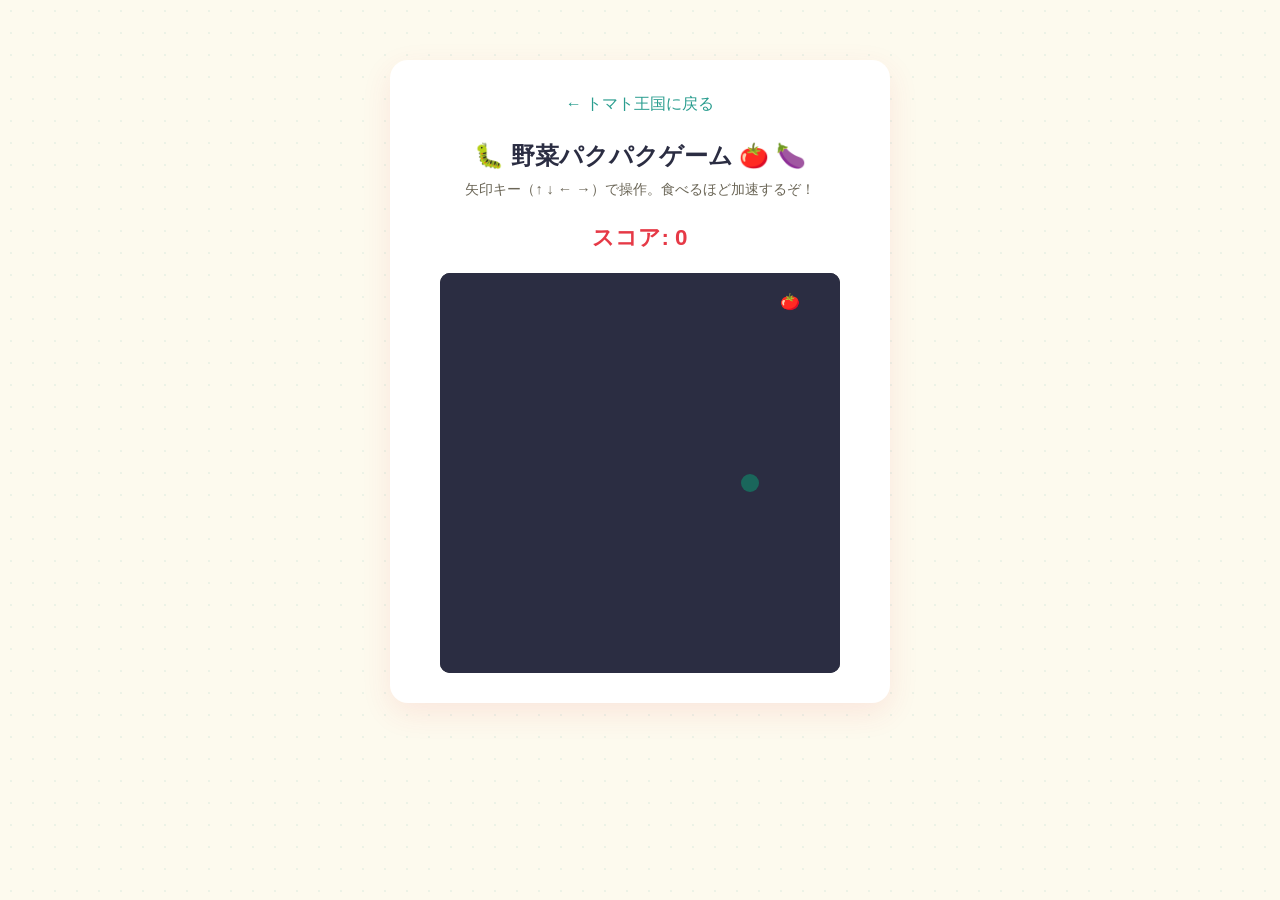
==== game.html @ 147c766b "Update game.html" ====
<!DOCTYPE html>
<html lang="ja">
<head>
    <meta charset="UTF-8">
    <meta name="viewport" content="width=device-width, initial-scale=1.0">
    <title>野菜パクパクゲーム 🍅 🍆</title>
    <link rel="stylesheet" href="style.css">
    <style>
        /* ゲーム画面専用の追加レイアウト */
        .game-page-container {
            max-width: 500px;
            margin: 40px auto;
            text-align: center;
            background: var(--card-bg);
            padding: 30px;
            border-radius: var(--radius);
            box-shadow: var(--shadow);
        }
        .game-instruction {
            font-size: 0.9rem;
            color: #6b6657;
            margin-bottom: 15px;
        }
        .score-board {
            font-size: 1.4rem;
            font-weight: bold;
            color: var(--primary-color);
            margin-bottom: 15px;
        }
        .canvas-wrapper {
            position: relative;
            width: 400px;
            height: 400px;
            margin: 0 auto;
        }
        #gameCanvas {
            background: #2b2d42;
            border-radius: 10px;
            display: block;
            box-shadow: inset 0 0 20px rgba(0,0,0,0.5);
        }
        .game-over-screen {
            display: none;
            position: absolute;
            top: 0; left: 0; width: 100%; height: 100%;
            background: rgba(43, 45, 66, 0.9);
            border-radius: 10px;
            color: #fff;
            flex-direction: column;
            justify-content: center;
            align-items: center;
            gap: 15px;
        }
        .game-over-screen h3 {
            font-size: 2rem;
            color: var(--primary-color);
        }
    </style>
</head>
<body>

    <div class="game-page-container">
        <a href="index.html" class="back-link" style="margin-left: 0; display: inline-block; margin-bottom: 15px;">← トマト王国に戻る</a>
        
        <h2>🐛 野菜パクパクゲーム 🍅 🍆</h2>
        <p class="game-instruction">矢印キー（↑ ↓ ← →）で操作。食べるほど加速するぞ！</p>
        
        <div class="score-board">
            スコア: <span id="game-score">0</span>
        </div>
        
        <div class="canvas-wrapper">
            <canvas id="gameCanvas" width="400" height="400"></canvas>
            
            <div id="game-over-screen" class="game-over-screen">
                <h3>ゲームオーバー！</h3>
                <p>スコア: <span id="final-score">0</span></p>
                <button id="restart-game-btn" class="btn">もう一度遊ぶ</button>
            </div>
        </div>
    </div>

    <script>
        const canvas = document.getElementById('gameCanvas');
        const ctx = canvas.getContext('2d');
        const scoreEl = document.getElementById('game-score');
        const finalScoreEl = document.getElementById('final-score');
        const gameOverScreen = document.getElementById('game-over-screen');
        const restartBtn = document.getElementById('restart-game-btn');

        const gridSize = 20;
        const tileCount = canvas.width / gridSize;

        let snake, dx, dy, food, score, isGameOver;
        let currentSpeed; // 現在の速度（ミリ秒）
        let gameTimeoutId; // setTimeoutを管理するID

        const START_SPEED = 250; // 【最初のおおらかな速度（0.25秒に1マス移動）】
        const MAX_SPEED = 60;    // 【最高速度の限界（これ以上は早くならない）】
        const SPEED_UP_STEP = 10.5; // 【野菜を1個食べるごとに15ミリ秒スピードアップ】

        const emojis = ['🍅', '🍆', '🍅', '🍆'];

        function initGame() {
            snake = [{x: 10, y: 10}];
            dx = 1; dy = 0;
            score = 0;
            currentSpeed = START_SPEED; // 初速をセット
            isGameOver = false;
            scoreEl.innerText = score;
            gameOverScreen.style.display = 'none';
            spawnFood();
            
            if(gameTimeoutId) clearTimeout(gameTimeoutId);
            gameLoop(); // ループ開始
        }

        function spawnFood() {
            food = {
                x: Math.floor(Math.random() * tileCount),
                y: Math.floor(Math.random() * tileCount),
                type: emojis[Math.floor(Math.random() * emojis.length)]
            };
            snake.forEach(part => {
                if(part.x === food.x && part.y === food.y) spawnFood();
            });
        }

        // 食べるごとに速度が変化するため、setIntervalからsetTimeoutのループに変更
        function gameLoop() {
            if (isGameOver) return;

            updateGame();
            
            // 次のフレームまでの時間を「currentSpeed」でコントロール
            gameTimeoutId = setTimeout(gameLoop, currentSpeed);
        }

        function updateGame() {
            const head = {x: snake[0].x + dx, y: snake[0].y + dy};

            if (head.x < 0 || head.x >= tileCount || head.y < 0 || head.y >= tileCount || checkSelfCollision(head)) {
                endGame();
                return;
            }

            snake.unshift(head);

            if (head.x === food.x && head.y === food.y) {
                score += 10;
                scoreEl.innerText = score;
                
                // 【ここがポイント：野菜を食べたらスピードを上げる（時間を縮める）】
                if (currentSpeed > MAX_SPEED) {
                    currentSpeed -= SPEED_UP_STEP;
                }
                
                spawnFood();
            } else {
                snake.pop();
            }

            drawGrid();
        }

        function checkSelfCollision(head) {
            return snake.some((part, index) => index !== 0 && part.x === head.x && part.y === head.y);
        }

        function drawGrid() {
            ctx.fillStyle = '#2b2d42';
            ctx.fillRect(0, 0, canvas.width, canvas.height);

            // エサ
            ctx.font = "16px Arial";
            ctx.textAlign = "center";
            ctx.textBaseline = "middle";
            ctx.fillText(food.type, food.x * gridSize + gridSize/2, food.y * gridSize + gridSize/2);

            // ミミズ
            snake.forEach((part, index) => {
                ctx.fillStyle = index === 0 ? '#1a665b' : '#2a9d8f';
                ctx.beginPath();
                ctx.arc(part.x * gridSize + gridSize/2, part.y * gridSize + gridSize/2, gridSize/2 - 1, 0, Math.PI * 2);
                ctx.fill();
            });
        }

        function endGame() {
            isGameOver = true;
            clearTimeout(gameTimeoutId);
            finalScoreEl.innerText = score;
            gameOverScreen.style.display = 'flex';
        }

        window.addEventListener('keydown', e => {
            if (['ArrowUp','ArrowDown','ArrowLeft','ArrowRight'].includes(e.key)) {
                e.preventDefault();
            }
            switch(e.key) {
                case 'ArrowUp':    if (dy === 0) { dx = 0; dy = -1; } break;
                case 'ArrowDown':  if (dy === 0) { dx = 0; dy = 1; } break;
                case 'ArrowLeft':  if (dx === 0) { dx = -1; dy = 0; } break;
                case 'ArrowRight': if (dx === 0) { dx = 1; dy = 0; } break;
            }
        });

        restartBtn.addEventListener('click', initGame);
        
        // ページを開いた瞬間にゲームを開始
        initGame();
    </script>
</body>
</html>
---- style.css ----
/* =========================================================
   1. テーマカラーの設定（トマト色・一括管理）
   ========================================================= */
:root {
    --primary-color: #e63946;    /* トマトの鮮やかな赤 */
    --accent-color: #2a9d8f;     /* ヘタの新鮮な緑 */
    --bg-color: #fdfaee;         /* 優しいクリーム色の背景 */
    --text-color: #2b2d42;       /* 読みやすい濃いグレー */
    --card-bg: #ffffff;          /* カードの白 */
    --radius: 18px;              /* 角の丸み */
    --shadow: 0 10px 30px rgba(230, 57, 70, 0.1); /* トマト色に合わせた柔らかい影 */
}

/* =========================================================
   2. 全体・ベースの設定
   ========================================================= */
* {
    margin: 0;
    padding: 0;
    box-sizing: border-box;
}

body {
    font-family: "Zen Maru Gothic", 'Helvetica Neue', Arial, sans-serif;
    background-color: var(--bg-color);
    color: var(--text-color);
    line-height: 1.8;
    padding: 20px;
    /* 背景にうっすら緑のドット模様（トマト畑のイメージ） */
    background-image: radial-gradient(rgba(42, 157, 143, 0.08) 1px, transparent 1px);
    background-size: 22px 22px;
}

img {
    max-width: 100%;
    display: block;
}

a {
    color: var(--accent-color);
}

/* 中身を中央にそろえる共通の箱 */
.container {
    max-width: 960px;
    margin: 0 auto;
    padding: 0 20px;
}

.center-text {
    text-align: center;
}

/* =========================================================
   3. ヘッダー（全ページ共通の上の帯）
   ========================================================= */
.site-header {
    background-color: var(--primary-color); /* ヘッダーをトマトの赤に */
    color: #fff;
    padding: 16px 24px;
    text-align: center;
    border-radius: var(--radius);
    margin-bottom: 20px;
    box-shadow: var(--shadow);
}

.site-header .farm-name {
    font-size: 1.4rem;
    font-weight: 700;
    letter-spacing: 0.05em;
}

.site-header .farm-sub {
    font-size: 0.9rem;
    opacity: 0.9;
}

/* =========================================================
   4. トップページの「ヒーロー」（一番上の大きな写真）
   ========================================================= */
.hero {
    position: relative;
    margin: 24px auto;
    max-width: 660px;
    border-radius: var(--radius);
    overflow: hidden;
    box-shadow: var(--shadow);
}

.hero img {
    width: 100%;
    height: 320px;
    object-fit: cover;
    transition: transform 0.5s ease;
}

/* ヒーロー画像も少しだけ動くと楽しい */
.hero:hover img {
    transform: scale(1.03);
}

.hero .hero-text {
    position: absolute;
    left: 28px;
    bottom: 24px;
    color: #fff;
    text-shadow: 0 2px 8px rgba(0, 0, 0, 0.5);
    z-index: 2;
}

.hero .hero-text h1 {
    font-size: 2rem;
}

/* 画像の上にうっすら黒い影を敷いて文字を読みやすくする */
.hero::after {
    content: '';
    position: absolute;
    top: 0; left: 0; width: 100%; height: 100%;
    background: linear-gradient(to top, rgba(0,0,0,0.5) 0%, transparent 60%);
    pointer-events: none;
}

/* =========================================================
   5. セクションの見出し
   ========================================================= */
.section-title {
    text-align: center;
    color: var(--text-color);
    font-size: 1.6rem;
    margin: 40px 0 8px;
}

.section-title::after {
    content: "";
    display: block;
    width: 56px;
    height: 4px;
    background: var(--primary-color); /* 下線をトマトの赤に */
    border-radius: 2px;
    margin: 10px auto 0;
}

.lead {
    text-align: center;
    color: #6b6657;
    margin-bottom: 24px;
}

/* =========================================================
   6. トップページの商品カード（クリックで各ページへ）
   ========================================================= */
.card-grid {
    display: grid;
    grid-template-columns: repeat(auto-fill, minmax(240px, 1fr));
    gap: 22px;
    margin: 20px 0 60px;
}

.card {
    background: var(--card-bg);
    border-radius: var(--radius);
    overflow: hidden;
    box-shadow: var(--shadow);
    text-decoration: none;
    color: var(--text-color);
    transition: transform 0.2s ease, box-shadow 0.2s ease;
    display: flex;
    flex-direction: column; /* 高さを揃えるための設定 */
}

.card:hover {
    transform: translateY(-6px);            /* マウスを乗せると少し浮く */
    box-shadow: 0 16px 36px rgba(230, 57, 70, 0.2); /* ホバー時はトマト色の影に */
}

.card img {
    width: 100%;
    height: 180px;
    object-fit: cover;
    transition: transform 0.3s ease;
}

.card:hover img {
    transform: scale(1.05);                 /* マウスホバーで画像が少し拡大 */
}

.card .card-body {
    padding: 14px 18px 20px;
    flex-grow: 1;                           /* 中身が短くてもカードの下まで引き伸ばす */
}

.card .card-body h3 {
    color: var(--accent-color);             /* ヘタの新鮮な緑 */
    font-size: 1.2rem;
    margin-bottom: 6px;
}

.card .card-body p {
    font-size: 0.92rem;
    color: #6b6657;
}

.card .tag {
    display: inline-block;
    background: var(--primary-color);       /* トマトの赤 */
    color: #fff;
    font-size: 0.75rem;
    padding: 2px 10px;
    border-radius: 999px;
    margin-bottom: 6px;
}

/* =========================================================
   7. 商品ページ（tomato.html など 1作物のページ）
   ========================================================= */
.product {
    background: var(--card-bg);
    max-width: 760px;
    margin: 30px auto 50px;
    border-radius: var(--radius);
    overflow: hidden;
    box-shadow: var(--shadow);
}

.product .product-photo {
    width: 100%;
    height: 360px;
    object-fit: cover;
}

.product .product-body {
    padding: 28px 30px 36px;
}

.product .catch {
    color: var(--primary-color);           /* トマトの赤 */
    font-weight: 700;
    font-size: 1.1rem;
}

.product h1 {
    color: var(--text-color);
    font-size: 2rem;
    margin: 4px 0 18px;
}

/* 「だれに / おすすめの食べ方」などの小見出し */
.product h2 {
    color: var(--text-color);
    font-size: 1.2rem;
    border-left: 6px solid var(--primary-color); /* 左側の縦線をトマトの赤に */
    padding-left: 12px;
    margin: 26px 0 8px;
}

.back-link {
    display: inline-block;
    margin: 0 0 30px 20px;
    color: var(--accent-color);             /* ヘタの緑 */
    text-decoration: none;
    font-weight: 500;
}

.back-link:hover {
    text-decoration: underline;
}

/* =========================================================
   8. フッター（全ページ共通の下の帯）
   ========================================================= */
.site-footer {
    background: var(--text-color);          /* 濃いグレー */
    color: #fff;
    text-align: center;
    padding: 22px;
    font-size: 0.85rem;
    margin-top: 40px;
    border-radius: var(--radius);
}

/* =========================================================
   9. スマホ向けの調整
   ========================================================= */
@media (max-width: 600px) {
    body {
        padding: 10px;
    }
    .hero img { 
        height: 220px; 
    }
    .hero .hero-text h1 { 
        font-size: 1.4rem; 
    }
    .product .product-photo { 
        height: 240px; 
    }
    .product .product-body {
        padding: 20px 16px 24px;            /* 画面が狭いときは余白を詰めて読みやすく */
    }
}
/* =========================================================
   トマトとナスが降るアニメーションの設定
   ========================================================= */
@keyframes fall {
    0% {
        top: -50px;
        opacity: 0;
    }
    10% {
        opacity: 1; /* 画面に入ったらパッと見えるように */
    }
    100% {
        top: 105vh; /* 画面の一番下まで落ちる */
    }
}

@keyframes spin {
    0% {
        transform: rotate(0deg);
    }
    100% {
        transform: rotate(360deg); /* 1周くるくる回る */
    }
}
/* =========================================================
   ミミズゲームのポップアップデザイン
   ========================================================= */
.game-overlay {
    display: none; /* 最初は隠しておく */
    position: fixed;
    top: 0; left: 0; width: 100%; height: 100%;
    background: rgba(0, 0, 0, 0.7);
    z-index: 10000; /* 野菜が降るコード(9999)より手前に表示 */
    justify-content: center;
    align-items: center;
}

.game-modal {
    background: var(--bg-color);
    padding: 30px;
    border-radius: var(--radius);
    box-shadow: 0 20px 50px rgba(0,0,0,0.3);
    text-align: center;
    position: relative;
    max-width: 460px;
    width: 90%;
}

.close-btn {
    position: absolute;
    top: 10px; right: 15px;
    background: none; border: none;
    font-size: 2rem; color: var(--text-color);
    cursor: pointer;
}

.game-instruction {
    font-size: 0.85rem; color: #6b6657; margin-bottom: 10px;
}

.score-board {
    font-size: 1.2rem; font-weight: bold; color: var(--primary-color); margin-bottom: 15px;
}

.canvas-wrapper {
    position: relative;
    width: 400px; height: 400px;
    margin: 0 auto;
    max-width: 100%;
}

#gameCanvas {
    background: #2b2d42; /* ゲーム画面の背景（濃いグレー） */
    border-radius: 10px;
    display: block;
    max-width: 100%;
    box-shadow: inset 0 0 20px rgba(0,0,0,0.5);
}

.game-over-screen {
    display: none;
    position: absolute;
    top: 0; left: 0; width: 100%; height: 100%;
    background: rgba(43, 45, 66, 0.85);
    border-radius: 10px;
    color: #fff;
    flex-direction: column;
    justify-content: center;
    align-items: center;
    gap: 15px;
}

.game-over-screen h3 { font-size: 2rem; color: var(--primary-color); }
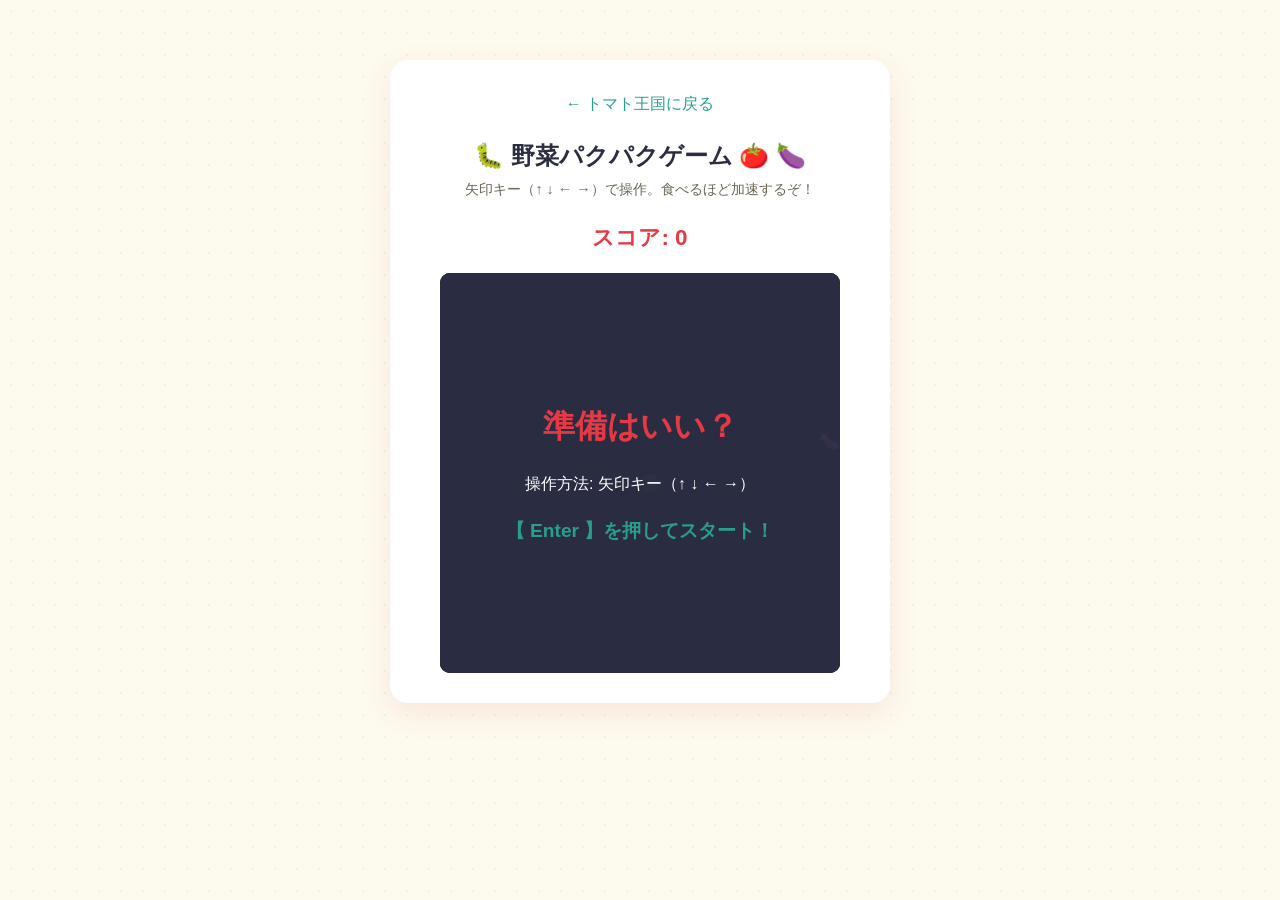
==== commit 0d74240e: "Update game.html" ====
--- a/game.html
+++ b/game.html
@@ -39,21 +39,33 @@
             display: block;
             box-shadow: inset 0 0 20px rgba(0,0,0,0.5);
         }
-        .game-over-screen {
-            display: none;
+        /* スタート画面とゲームオーバー画面の共通スタイル */
+        .game-screen-overlay {
+            display: flex;
             position: absolute;
             top: 0; left: 0; width: 100%; height: 100%;
-            background: rgba(43, 45, 66, 0.9);
+            background: rgba(43, 45, 66, 0.92);
             border-radius: 10px;
             color: #fff;
             flex-direction: column;
             justify-content: center;
             align-items: center;
             gap: 15px;
-        }
-        .game-over-screen h3 {
+            padding: 20px;
+        }
+        .game-screen-overlay h3 {
             font-size: 2rem;
             color: var(--primary-color);
+        }
+        .start-msg {
+            font-size: 1.2rem;
+            color: #2a9d8f;
+            font-weight: bold;
+            animation: blink 1.2s infinite;
+        }
+        @keyframes blink {
+            0%, 100% { opacity: 1; }
+            50% { opacity: 0.3; }
         }
     </style>
 </head>
@@ -72,9 +84,16 @@
         <div class="canvas-wrapper">
             <canvas id="gameCanvas" width="400" height="400"></canvas>
             
-            <div id="game-over-screen" class="game-over-screen">
+            <div id="game-start-screen" class="game-screen-overlay">
+                <h3>準備はいい？</h3>
+                <p>操作方法: 矢印キー（↑ ↓ ← →）</p>
+                <p class="start-msg">【 Enter 】を押してスタート！</p>
+            </div>
+
+            <div id="game-over-screen" class="game-screen-overlay" style="display: none;">
                 <h3>ゲームオーバー！</h3>
                 <p>スコア: <span id="final-score">0</span></p>
+                <p class="start-msg">【 Enter 】でもう一度遊ぶ</p>
                 <button id="restart-game-btn" class="btn">もう一度遊ぶ</button>
             </div>
         </div>
@@ -85,6 +104,7 @@
         const ctx = canvas.getContext('2d');
         const scoreEl = document.getElementById('game-score');
         const finalScoreEl = document.getElementById('final-score');
+        const startScreen = document.getElementById('game-start-screen');
         const gameOverScreen = document.getElementById('game-over-screen');
         const restartBtn = document.getElementById('restart-game-btn');
 
@@ -92,27 +112,38 @@
         const tileCount = canvas.width / gridSize;
 
         let snake, dx, dy, food, score, isGameOver;
-        let currentSpeed; // 現在の速度（ミリ秒）
-        let gameTimeoutId; // setTimeoutを管理するID
-
-        const START_SPEED = 250; // 【最初のおおらかな速度（0.25秒に1マス移動）】
-        const MAX_SPEED = 60;    // 【最高速度の限界（これ以上は早くならない）】
-        const SPEED_UP_STEP = 10.5; // 【野菜を1個食べるごとに15ミリ秒スピードアップ】
+        let isWaitingToStart = true; // スタート待機フラグ
+        let currentSpeed; 
+        let gameTimeoutId; 
+
+        const START_SPEED = 250;  
+        const MAX_SPEED = 60;     
+        const SPEED_UP_STEP = 10.5; // 前回の調整をキープ（スコア100で前のスコア70の速さ）
 
         const emojis = ['🍅', '🍆', '🍅', '🍆'];
 
-        function initGame() {
+        // 最初に見せる画面（描画の初期化だけして待機）
+        function showStartScreen() {
+            isWaitingToStart = true;
+            isGameOver = false;
             snake = [{x: 10, y: 10}];
             dx = 1; dy = 0;
             score = 0;
-            currentSpeed = START_SPEED; // 初速をセット
-            isGameOver = false;
+            currentSpeed = START_SPEED;
             scoreEl.innerText = score;
+            startScreen.style.display = 'flex';
             gameOverScreen.style.display = 'none';
             spawnFood();
-            
+            drawGrid(); // 背景と最初の野菜だけ裏に描いておく
+        }
+
+        // 実際のゲーム開始処理
+        function startGame() {
+            isWaitingToStart = false;
+            startScreen.style.display = 'none';
+            gameOverScreen.style.display = 'none';
             if(gameTimeoutId) clearTimeout(gameTimeoutId);
-            gameLoop(); // ループ開始
+            gameLoop();
         }
 
         function spawnFood() {
@@ -126,13 +157,9 @@
             });
         }
 
-        // 食べるごとに速度が変化するため、setIntervalからsetTimeoutのループに変更
         function gameLoop() {
-            if (isGameOver) return;
-
+            if (isGameOver || isWaitingToStart) return;
             updateGame();
-            
-            // 次のフレームまでの時間を「currentSpeed」でコントロール
             gameTimeoutId = setTimeout(gameLoop, currentSpeed);
         }
 
@@ -149,12 +176,9 @@
             if (head.x === food.x && head.y === food.y) {
                 score += 10;
                 scoreEl.innerText = score;
-                
-                // 【ここがポイント：野菜を食べたらスピードを上げる（時間を縮める）】
                 if (currentSpeed > MAX_SPEED) {
                     currentSpeed -= SPEED_UP_STEP;
                 }
-                
                 spawnFood();
             } else {
                 snake.pop();
@@ -193,10 +217,28 @@
             gameOverScreen.style.display = 'flex';
         }
 
+        // キー操作の受付
         window.addEventListener('keydown', e => {
+            // Enterキーの処理
+            if (e.key === 'Enter') {
+                e.preventDefault();
+                if (isWaitingToStart) {
+                    startGame(); // スタート待機中ならゲーム開始
+                } else if (isGameOver) {
+                    showStartScreen(); // ゲームオーバーなら最初に戻る
+                    startGame(); // そのまま開始
+                }
+                return;
+            }
+
+            // 矢印キーの処理（スクロール防止）
             if (['ArrowUp','ArrowDown','ArrowLeft','ArrowRight'].includes(e.key)) {
                 e.preventDefault();
             }
+
+            // ゲーム待機中・終了後は矢印入力を受け付けない
+            if (isWaitingToStart || isGameOver) return;
+
             switch(e.key) {
                 case 'ArrowUp':    if (dy === 0) { dx = 0; dy = -1; } break;
                 case 'ArrowDown':  if (dy === 0) { dx = 0; dy = 1; } break;
@@ -205,10 +247,13 @@
             }
         });
 
-        restartBtn.addEventListener('click', initGame);
-        
-        // ページを開いた瞬間にゲームを開始
-        initGame();
+        restartBtn.addEventListener('click', () => {
+            showStartScreen();
+            startGame();
+        });
+        
+        // ページを開いた時は待機画面を表示
+        showStartScreen();
     </script>
 </body>
 </html>
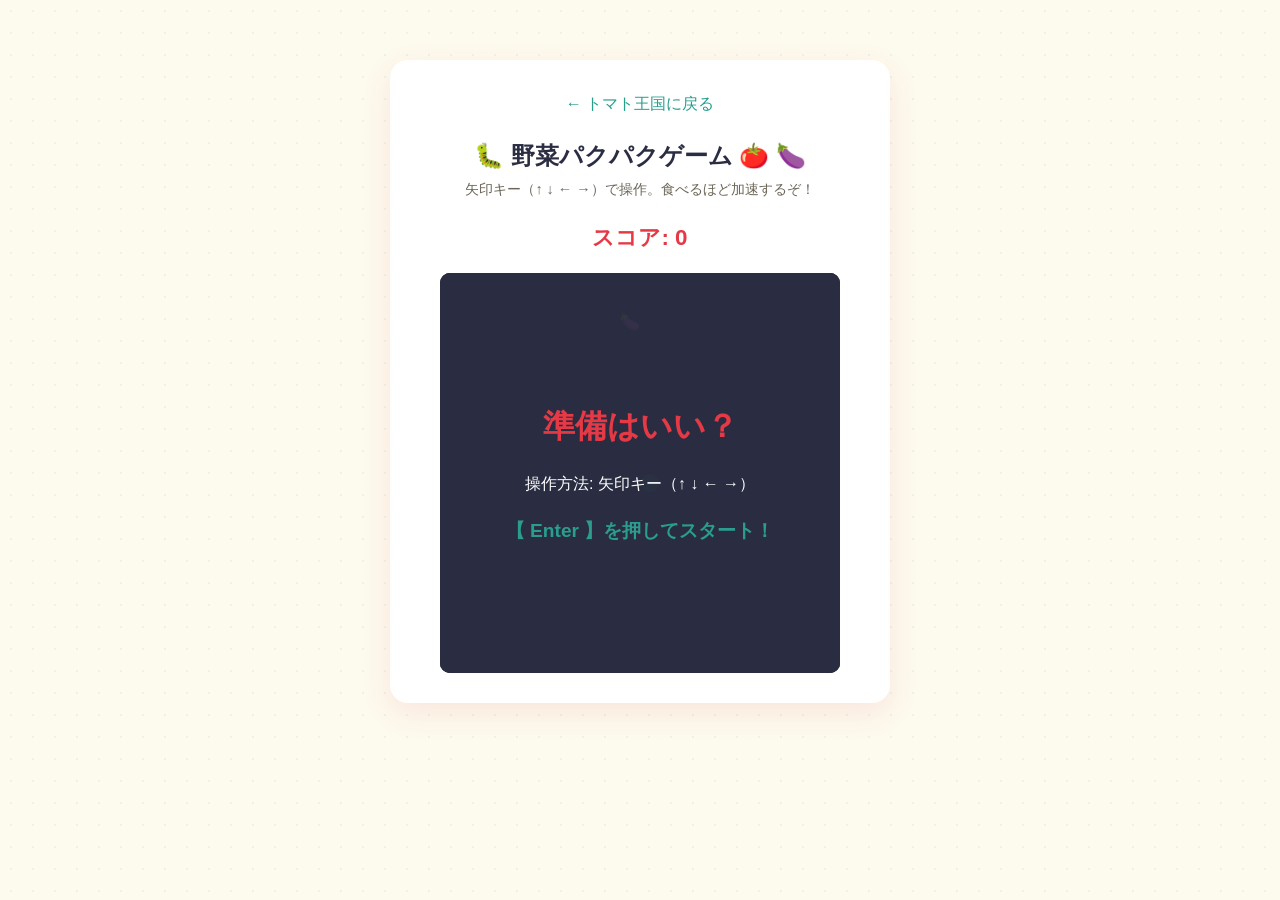
==== commit e97bc80d: "Update game.html" ====
--- a/game.html
+++ b/game.html
@@ -118,7 +118,7 @@
 
         const START_SPEED = 250;  
         const MAX_SPEED = 60;     
-        const SPEED_UP_STEP = 10.5; // 前回の調整をキープ（スコア100で前のスコア70の速さ）
+        const SPEED_UP_STEP = 20; // 前回の調整をキープ（スコア100で前のスコア70の速さ）
 
         const emojis = ['🍅', '🍆', '🍅', '🍆'];
 
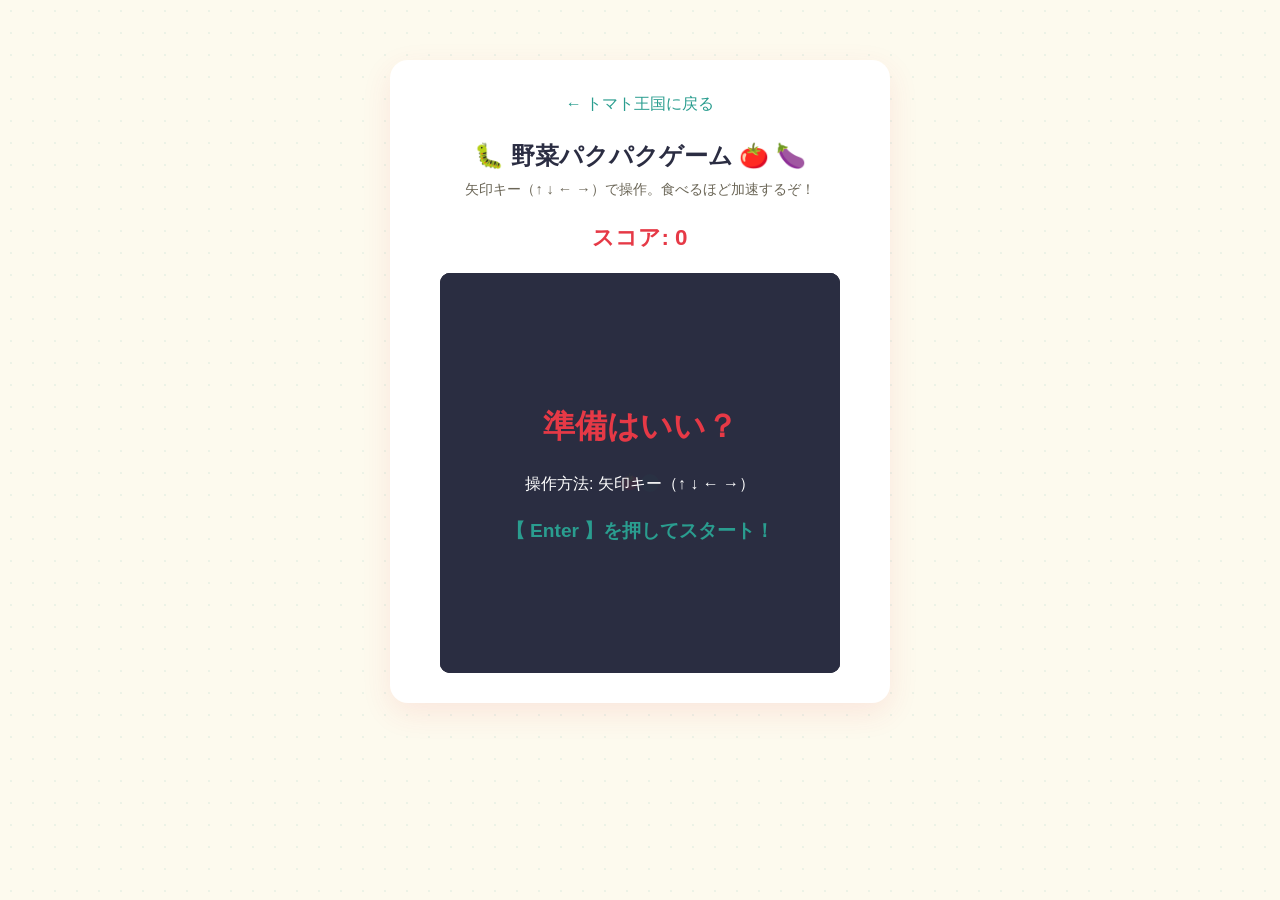
==== commit e88f745c: "Update game.html" ====
--- a/game.html
+++ b/game.html
@@ -118,7 +118,7 @@
 
         const START_SPEED = 250;  
         const MAX_SPEED = 60;     
-        const SPEED_UP_STEP = 20; // 前回の調整をキープ（スコア100で前のスコア70の速さ）
+        const SPEED_UP_STEP = 30; // 前回の調整をキープ（スコア100で前のスコア70の速さ）
 
         const emojis = ['🍅', '🍆', '🍅', '🍆'];
 
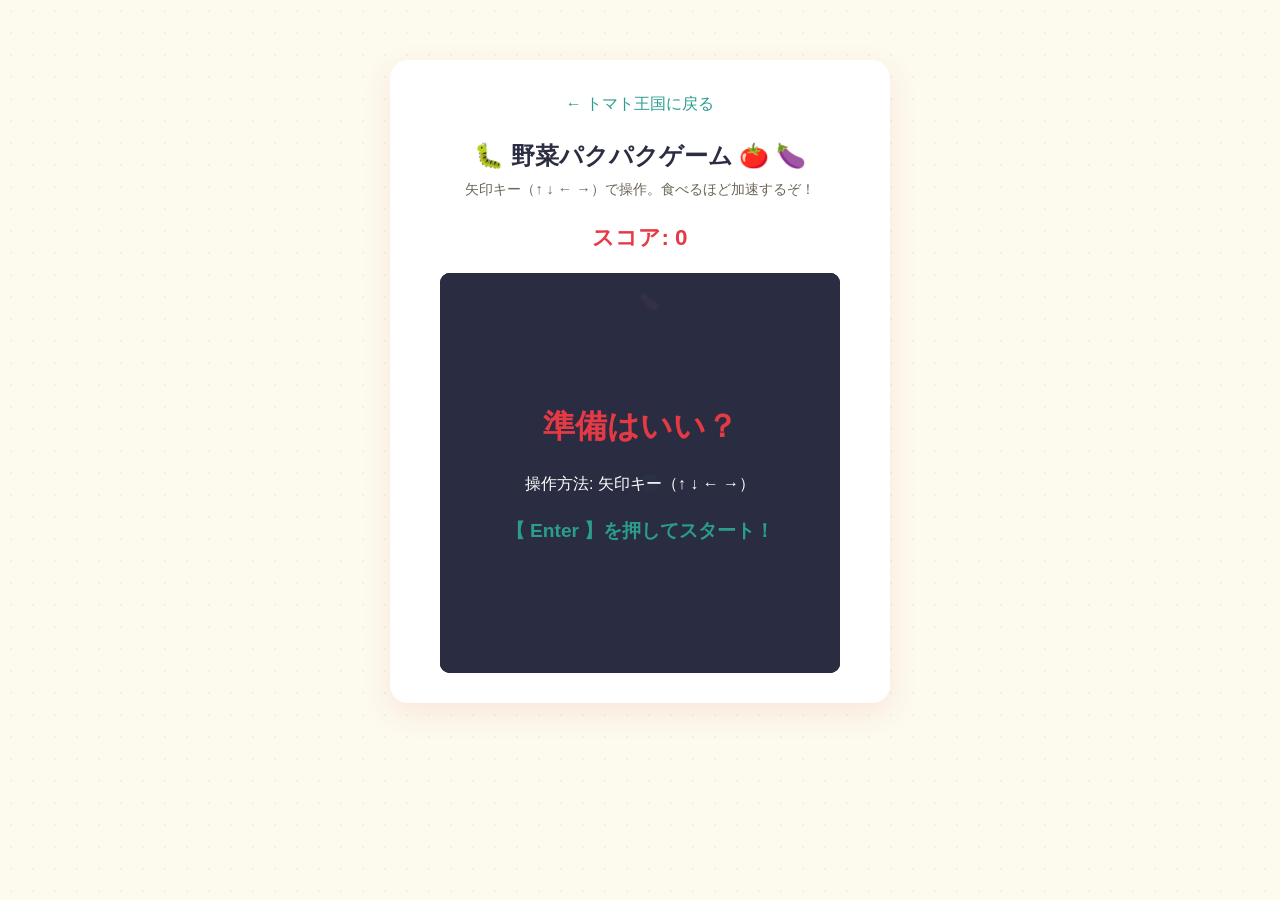
==== commit 0c4f4d10: "Update game.html" ====
--- a/game.html
+++ b/game.html
@@ -118,7 +118,7 @@
 
         const START_SPEED = 250;  
         const MAX_SPEED = 60;     
-        const SPEED_UP_STEP = 30; // 前回の調整をキープ（スコア100で前のスコア70の速さ）
+        const SPEED_UP_STEP = 25; // 前回の調整をキープ（スコア100で前のスコア70の速さ）
 
         const emojis = ['🍅', '🍆', '🍅', '🍆'];
 
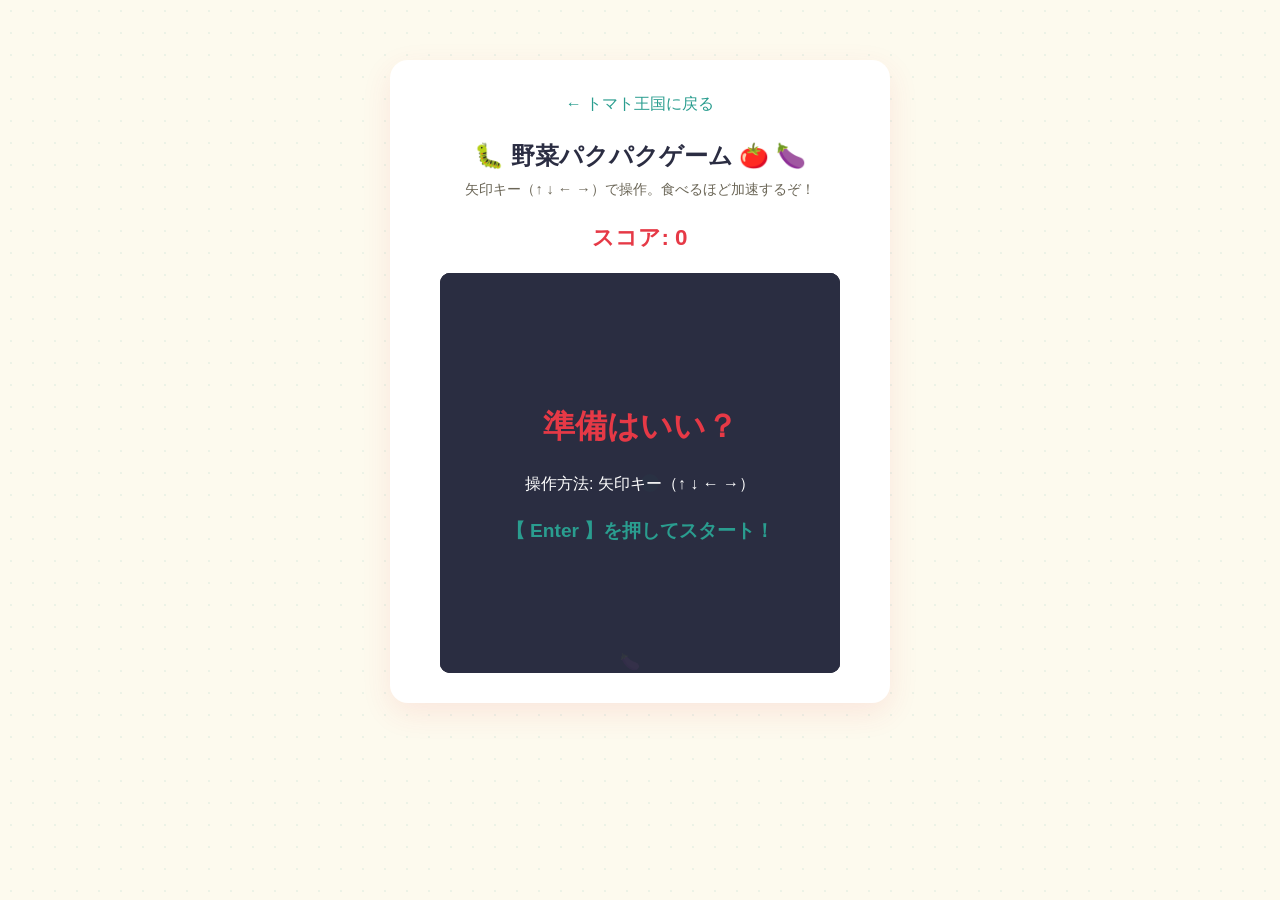
==== commit b92d458e: "Update game.html" ====
--- a/game.html
+++ b/game.html
@@ -118,7 +118,7 @@
 
         const START_SPEED = 250;  
         const MAX_SPEED = 60;     
-        const SPEED_UP_STEP = 25; // 前回の調整をキープ（スコア100で前のスコア70の速さ）
+        const SPEED_UP_STEP = 12; // 前回の調整をキープ（スコア100で前のスコア70の速さ）
 
         const emojis = ['🍅', '🍆', '🍅', '🍆'];
 
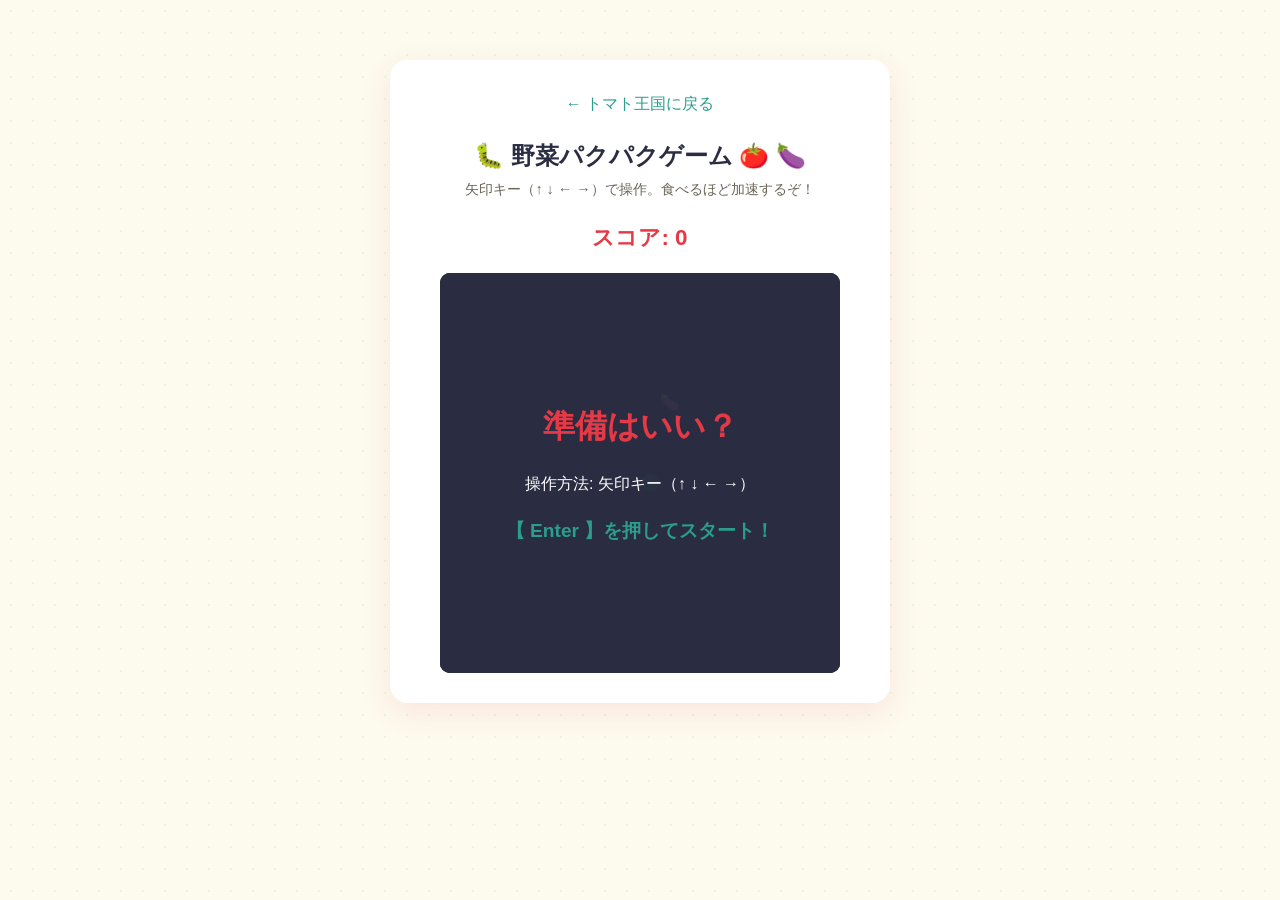
==== commit 1fc30ccd: "Update game.html" ====
--- a/game.html
+++ b/game.html
@@ -116,9 +116,9 @@
         let currentSpeed; 
         let gameTimeoutId; 
 
-        const START_SPEED = 250;  
-        const MAX_SPEED = 60;     
-        const SPEED_UP_STEP = 12; // 前回の調整をキープ（スコア100で前のスコア70の速さ）
+        const START_SPEED = 300;  
+        const MAX_SPEED = 100;     
+        const SPEED_UP_STEP = 20; // 前回の調整をキープ（スコア100で前のスコア70の速さ）
 
         const emojis = ['🍅', '🍆', '🍅', '🍆'];
 
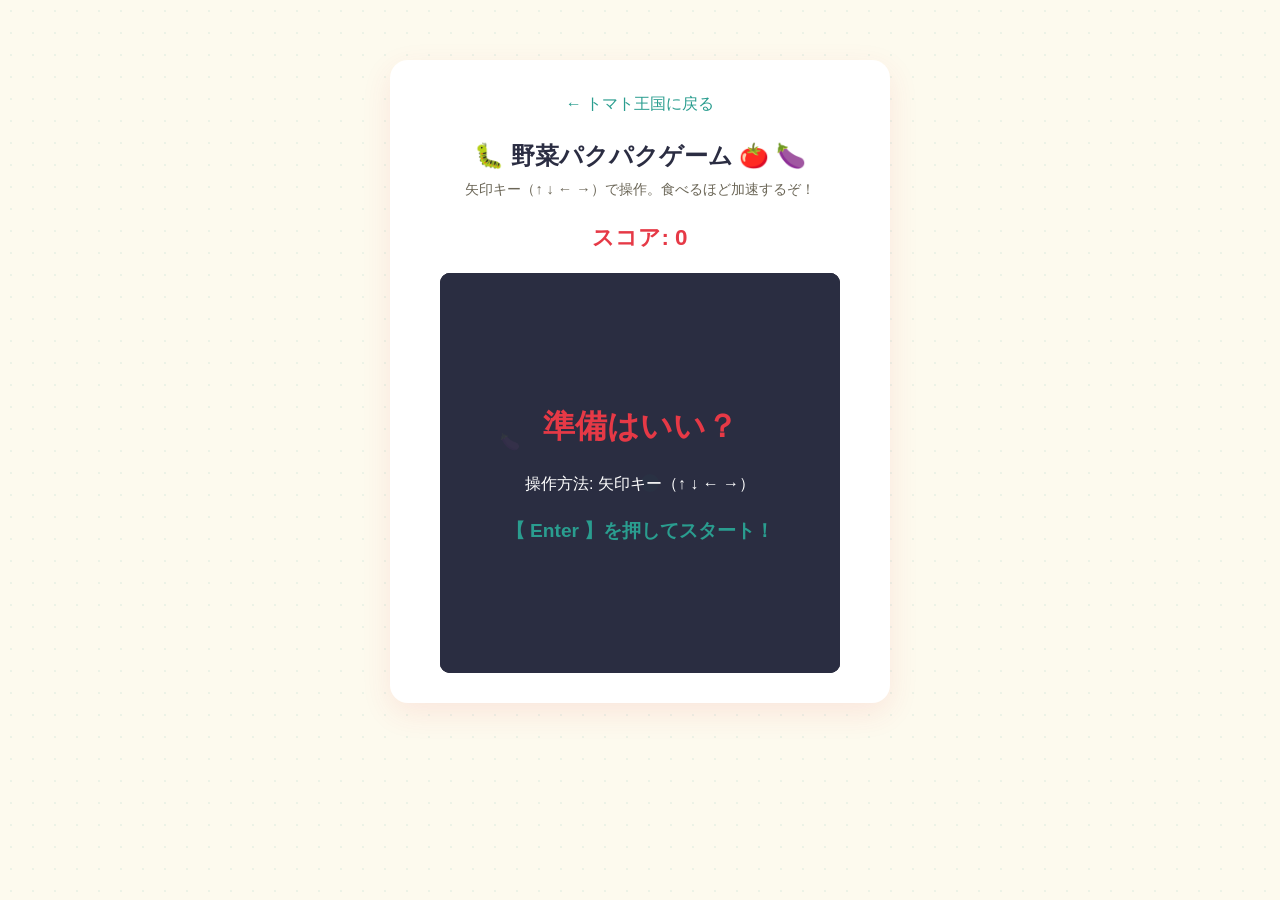
==== commit c08f78ab: "Increase game speed constants for better gameplay" ====
--- a/game.html
+++ b/game.html
@@ -116,9 +116,9 @@
         let currentSpeed; 
         let gameTimeoutId; 
 
-        const START_SPEED = 300;  
-        const MAX_SPEED = 100;     
-        const SPEED_UP_STEP = 20; // 前回の調整をキープ（スコア100で前のスコア70の速さ）
+        const START_SPEED = 400;  
+        const MAX_SPEED = 200;     
+        const SPEED_UP_STEP = 40; // 前回の調整をキープ（スコア100で前のスコア70の速さ）
 
         const emojis = ['🍅', '🍆', '🍅', '🍆'];
 
